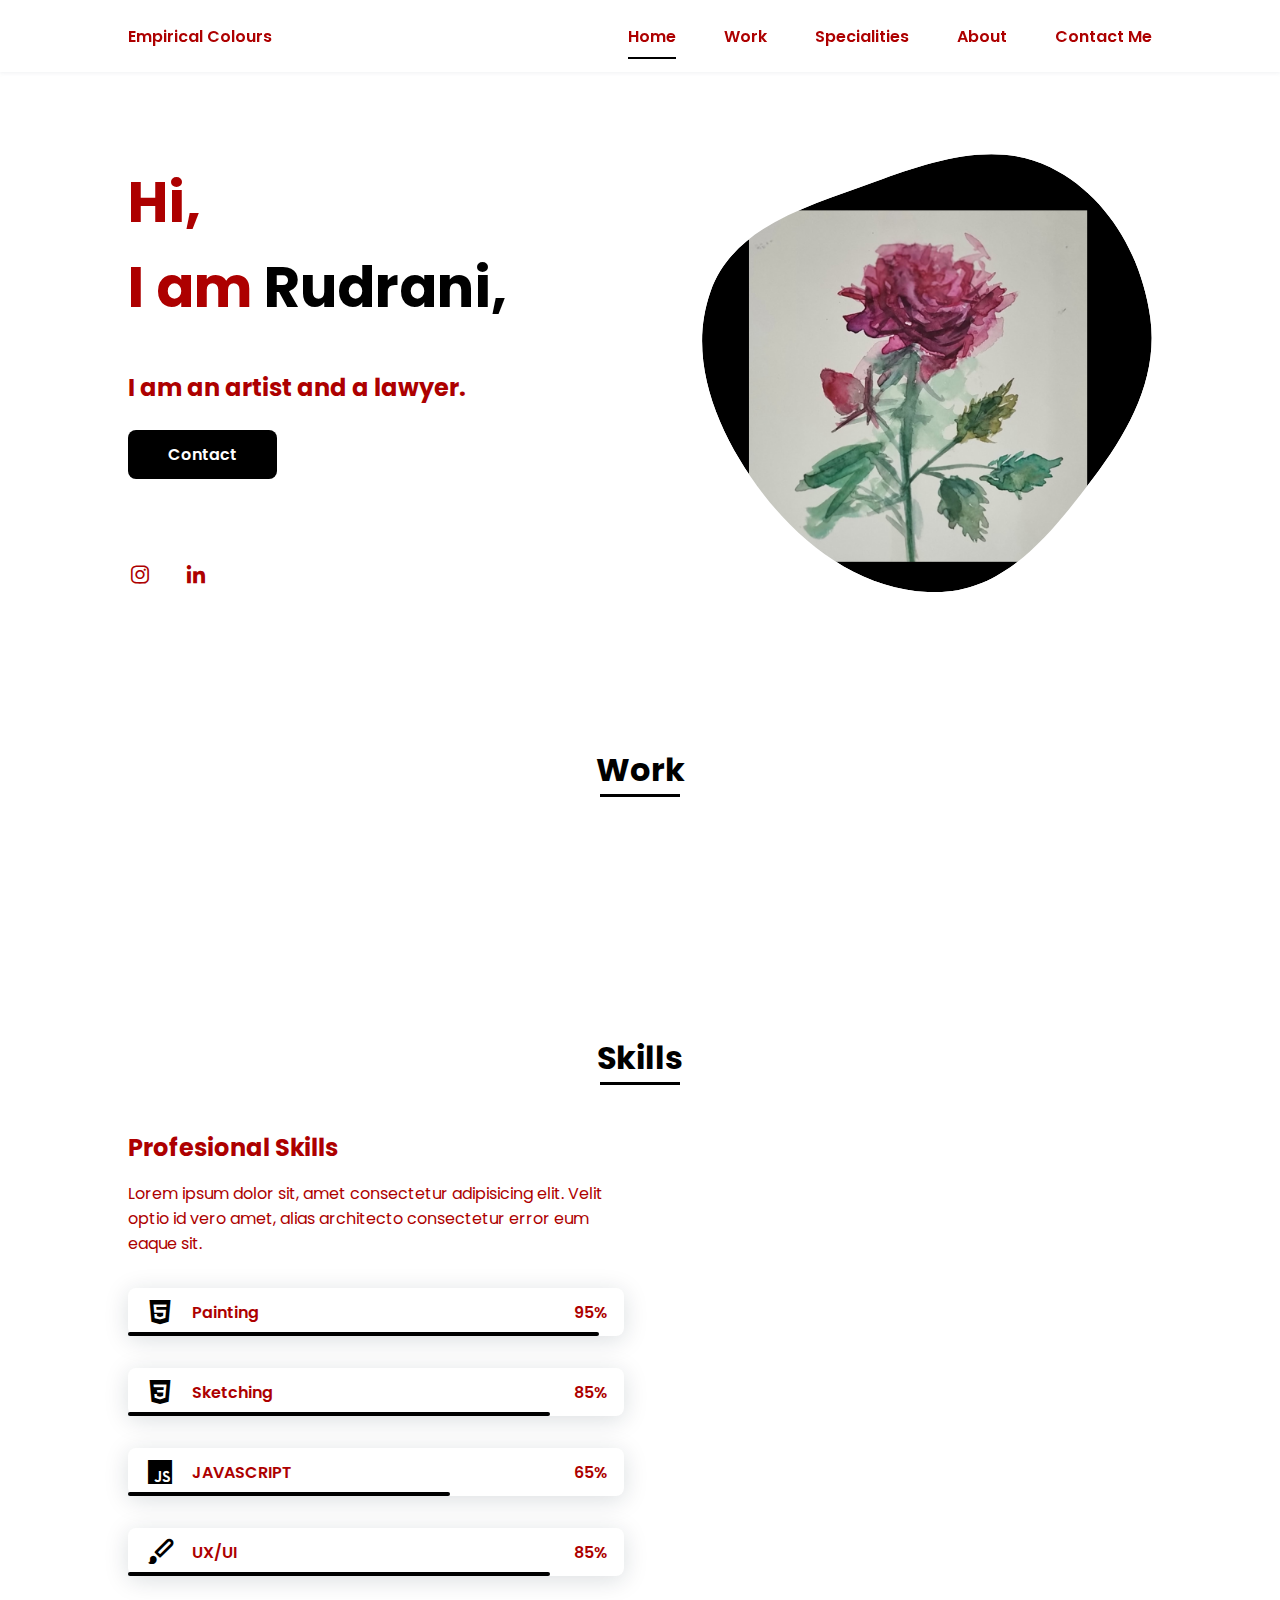
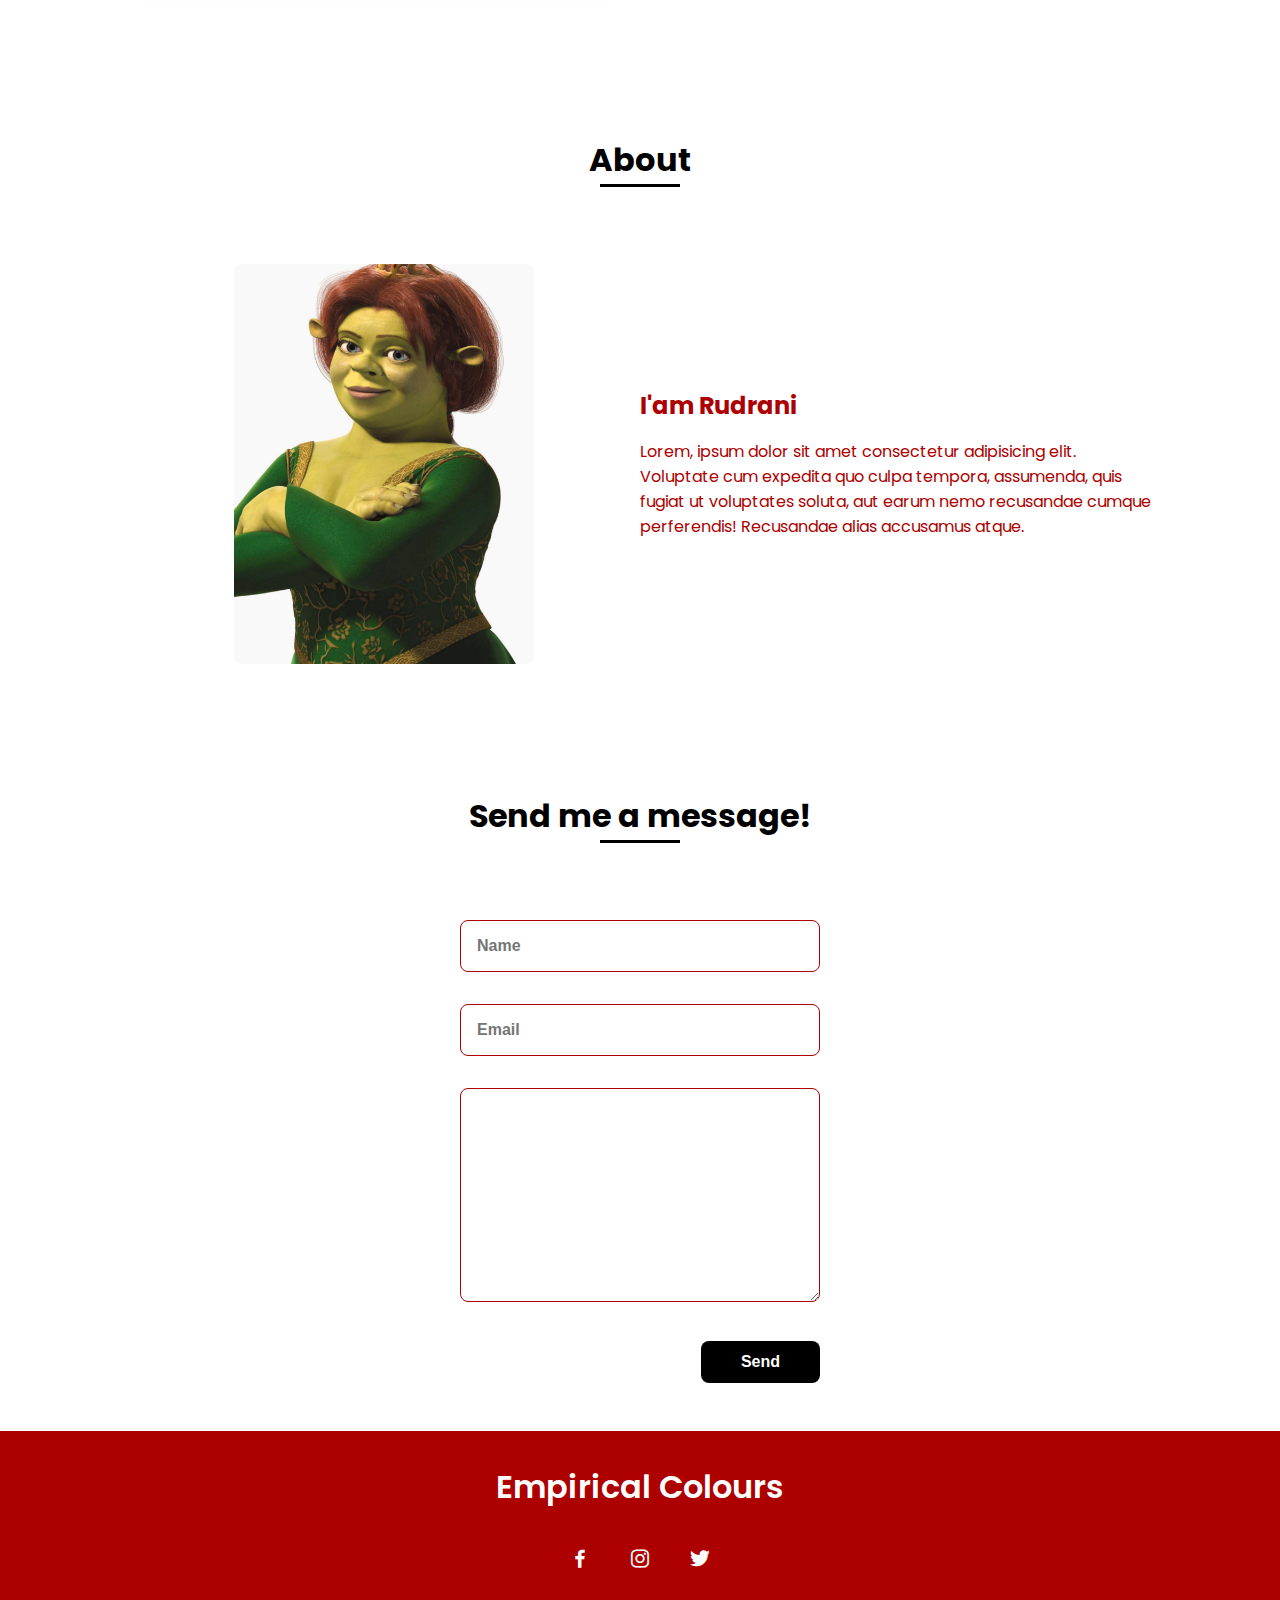
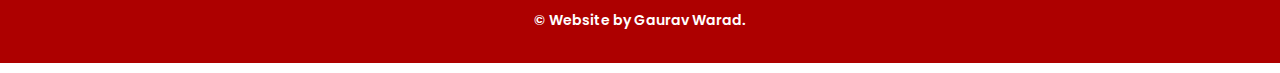
==== index.html @ 46414985 "initial edits" ====
<!DOCTYPE html>
<html lang="en">
    <head>
        <meta charset="UTF-8">
        <meta name="viewport" content="width=device-width, initial-scale=1.0">

        <link rel="stylesheet" href="assets/css/styles.css">

        <!-- =====BOX ICONS===== -->
        <link href='https://cdn.jsdelivr.net/npm/boxicons@2.0.5/css/boxicons.min.css' rel='stylesheet'>

        <title>Empirical Colours</title>
    </head>
    <body>
        <!--===== HEADER =====-->
        <header class="l-header">
            <nav class="nav bd-grid">
                <div>
                    <a href="#" class="nav__logo">Empirical Colours</a>
                </div>

                <div class="nav__menu" id="nav-menu">
                    <ul class="nav__list">
                        <li class="nav__item"><a href="#home" class="nav__link active">Home</a></li>
                        <li class="nav__item"><a href="#work" class="nav__link">Work</a></li>
                        <li class="nav__item"><a href="#skills" class="nav__link">Specialities</a></li>
                        <li class="nav__item"><a href="#about" class="nav__link">About</a></li>
                        <li class="nav__item"><a href="#contact" class="nav__link">Contact Me</a></li>
                    </ul>
                </div>

                <div class="nav__toggle" id="nav-toggle">
                    <i class='bx bx-menu'></i>
                </div>
            </nav>
        </header>

        <main class="l-main">
            <!--===== HOME =====-->
            <section class="home bd-grid" id="home">
                <div class="home__data">
                    <h1 class="home__title">Hi,<br>I am <span class="home__title-color">Rudrani,</span></h1>
                    <h2> I am an artist and a lawyer. </h2>
                    <br/>
                    <a href="#contact" class="button">Contact</a>
                </div>

                <div class="home__social">
                    <a href="https://www.instagram.com/empiricalcolours" target="_blank" class="home__social-icon"><i class='bx bxl-instagram' ></i></a>
                    <a href="https://www.linkedin.com/in/rudrani-warad-9394121b8/" target="_blank" class="home__social-icon"><i class='bx bxl-linkedin'></i></a>
                </div>

                <div class="home__img">
                    <svg class="home__blob" viewBox="0 0 479 467" xmlns="http://www.w3.org/2000/svg" xmlns:xlink="http://www.w3.org/1999/xlink">
                        <mask id="mask0" mask-type="alpha">
                            <path d="M9.19024 145.964C34.0253 76.5814 114.865 54.7299 184.111 29.4823C245.804 6.98884 311.86 -14.9503 370.735 14.143C431.207 44.026 467.948 107.508 477.191 174.311C485.897 237.229 454.931 294.377 416.506 344.954C373.74 401.245 326.068 462.801 255.442 466.189C179.416 469.835 111.552 422.137 65.1576 361.805C17.4835 299.81 -17.1617 219.583 9.19024 145.964Z"/>
                        </mask>
                        <g mask="url(#mask0)">
                            <path d="M9.19024 145.964C34.0253 76.5814 114.865 54.7299 184.111 29.4823C245.804 6.98884 311.86 -14.9503 370.735 14.143C431.207 44.026 467.948 107.508 477.191 174.311C485.897 237.229 454.931 294.377 416.506 344.954C373.74 401.245 326.068 462.801 255.442 466.189C179.416 469.835 111.552 422.137 65.1576 361.805C17.4835 299.81 -17.1617 219.583 9.19024 145.964Z"/>
                            <image class="home__blob-img" x="50" y="60" href="assets/img/perfil.png"/>
                        </g>
                    </svg>
                </div>
            </section>

            <!--===== WORK =====-->
            <section class="work section" id="work">
                <h2 class="section-title">Work</h2>

                <div class="work__container bd-grid">
                    <a href="" class="work__img">
                        <img src="assets/img/image_1.png" alt="">
                    </a>
                    <a href="" class="work__img">
                        <img src="assets/img/image_2.png" alt="">
                    </a>
                    <a href="" class="work__img">
                        <img src="assets/img/image_3.png" alt="">
                    </a>
                    <a href="" class="work__img">
                        <img src="assets/img/image_4.png" alt="">
                    </a>
                    <a href="" class="work__img">
                        <img src="assets/img/image_5.png" alt="">
                    </a>
                    <a href="" class="work__img">
                        <img src="assets/img/image_6.png" alt="">
                    </a>
                </div>
            </section>


            <!--===== SKILLS =====-->
            <section class="skills section" id="skills">
                <h2 class="section-title">Skills</h2>

                <div class="skills__container bd-grid">          
                    <div>
                        <h2 class="skills__subtitle">Profesional Skills</h2>
                        <p class="skills__text">Lorem ipsum dolor sit, amet consectetur adipisicing elit. Velit optio id vero amet, alias architecto consectetur error eum eaque sit.</p>
                        <div class="skills__data">
                            <div class="skills__names">
                                <i class='bx bxl-html5 skills__icon'></i>
                                <span class="skills__name">Painting</span>
                            </div>
                            <div class="skills__bar skills__html">

                            </div>
                            <div>
                                <span class="skills__percentage">95%</span>
                            </div>
                        </div>
                        <div class="skills__data">
                            <div class="skills__names">
                                <i class='bx bxl-css3 skills__icon'></i>
                                <span class="skills__name">Sketching</span>
                            </div>
                            <div class="skills__bar skills__css">
                                
                            </div>
                            <div>
                                <span class="skills__percentage">85%</span>
                            </div>
                        </div>
                        <div class="skills__data">
                            <div class="skills__names">
                                <i class='bx bxl-javascript skills__icon' ></i>
                                <span class="skills__name">JAVASCRIPT</span>
                            </div>
                            <div class="skills__bar skills__js">
                                
                            </div>
                            <div>
                                <span class="skills__percentage">65%</span>
                            </div>
                        </div>
                        <div class="skills__data">
                            <div class="skills__names">
                                <i class='bx bxs-paint skills__icon'></i>
                                <span class="skills__name">UX/UI</span>
                            </div>
                            <div class="skills__bar skills__ux">
                                
                            </div>
                            <div>
                                <span class="skills__percentage">85%</span>
                            </div>
                        </div>
                    </div>
                    
                    <div>              
                        <img src="assets/img/image_10.png" alt="" class="skills__img">
                    </div>
                </div>
            </section>

            <!--===== ABOUT =====-->
            <section class="about section " id="about">
                <h2 class="section-title">About</h2>

                <div class="about__container bd-grid">
                    <div class="about__img">
                        <img src="assets/img/about.jpg" alt="">
                    </div>
                    
                    <div>
                        <h2 class="about__subtitle">I'am Rudrani</h2>
                        <p class="about__text">Lorem, ipsum dolor sit amet consectetur adipisicing elit. Voluptate cum expedita quo culpa tempora, assumenda, quis fugiat ut voluptates soluta, aut earum nemo recusandae cumque perferendis! Recusandae alias accusamus atque.</p>           
                    </div>                                   
                </div>
            </section>
            <!--===== CONTACT =====-->
            <section class="contact section" id="contact">
                <h2 class="section-title">Send me a message!</h2>

                <div class="contact__container bd-grid">
                    <form action="" class="contact__form">
                        <input type="text" placeholder="Name" class="contact__input">
                        <input type="mail" placeholder="Email" class="contact__input">
                        <textarea name="" id="" cols="0" rows="10" class="contact__input"></textarea>
                        <input type="button" value="Send" class="contact__button button">
                    </form>
                </div>
            </section>
        </main>

        <!--===== FOOTER =====-->
        <footer class="footer">
            <p class="footer__title">Empirical Colours</p>
            <div class="footer__social">
                <a href="#" class="footer__icon"><i class='bx bxl-facebook' ></i></a>
                <a href="#" class="footer__icon"><i class='bx bxl-instagram' ></i></a>
                <a href="#" class="footer__icon"><i class='bx bxl-twitter' ></i></a>
            </div>
            <p class="footer__copy">&#169; Website by Gaurav Warad.</p>
        </footer>


        <!--===== SCROLL REVEAL =====-->
        <script src="https://unpkg.com/scrollreveal"></script>

        <!--===== MAIN JS =====-->
        <script src="assets/js/main.js"></script>
    </body>
</html>
---- assets/css/styles.css ----
/*===== GOOGLE FONTS =====*/
@import url("https://fonts.googleapis.com/css2?family=Poppins:wght@400;600;700&display=swap");
/*===== VARIABLES CSS =====*/
:root {
  --header-height: 3rem;
  --font-semi: 600;
  /*===== Colores =====*/
  /*Purple 260 - Red 355 - Blue 224 - Pink 340*/
  /* HSL color mode */
  /* --hue-color: 224;
  --first-color: hsl(var(--hue-color), 89%, 60%);
  --second-color: hsl(var(--hue-color), 56%, 12%); */
  --first-color: hsl(0, 0%, 0%); /* Light shade of green */
  --second-color: hsl(0, 100%, 34%); /* Light shade of red */
  
  
  /*===== Fuente y tipografia =====*/
  --body-font: 'Poppins', sans-serif;
  --big-font-size: 2rem;
  --h2-font-size: 1.25rem;
  --normal-font-size: .938rem;
  --smaller-font-size: .75rem;
  /*===== Margenes =====*/
  --mb-2: 1rem;
  --mb-4: 2rem;
  --mb-5: 2.5rem;
  --mb-6: 3rem;
  /*===== z index =====*/
  --z-back: -10;
  --z-fixed: 100;
}

@media screen and (min-width: 968px) {
  :root {
    --big-font-size: 3.5rem;
    --h2-font-size: 2rem;
    --normal-font-size: 1rem;
    --smaller-font-size: .875rem;
  }
}

/*===== BASE =====*/
*, ::before, ::after {
  box-sizing: border-box;
}

html {
  scroll-behavior: smooth;
}

body {
  margin: var(--header-height) 0 0 0;
  font-family: var(--body-font);
  font-size: var(--normal-font-size);
  color: var(--second-color);
}

h1, h2, p {
  margin: 0;
}

ul {
  margin: 0;
  padding: 0;
  list-style: none;
}

a {
  text-decoration: none;
}

img {
  max-width: 100%;
  height: auto;
  display: block;
}

/*===== CLASS CSS ===== */
.section-title {
  position: relative;
  font-size: var(--h2-font-size);
  color: var(--first-color);
  margin-top: var(--mb-2);
  margin-bottom: var(--mb-4);
  text-align: center;
}

.section-title::after {
  position: absolute;
  content: '';
  width: 64px;
  height: 0.18rem;
  left: 0;
  right: 0;
  margin: auto;
  top: 2rem;
  background-color: var(--first-color);
}

.section {
  padding-top: 3rem;
  padding-bottom: 2rem;
}

/*===== LAYOUT =====*/
.bd-grid {
  max-width: 1024px;
  display: grid;
  margin-left: var(--mb-2);
  margin-right: var(--mb-2);
}

.l-header {
  width: 100%;
  position: fixed;
  top: 0;
  left: 0;
  z-index: var(--z-fixed);
  background-color: #fff;
  box-shadow: 0 1px 4px rgba(146, 161, 176, 0.15);
}

/*===== NAV =====*/
.nav {
  height: var(--header-height);
  display: flex;
  justify-content: space-between;
  align-items: center;
  font-weight: var(--font-semi);
}

@media screen and (max-width: 767px) {
  .nav__menu {
    position: fixed;
    top: var(--header-height);
    right: -100%;
    width: 80%;
    height: 100%;
    padding: 2rem;
    background-color: var(--second-color);
    transition: .5s;
  }
}

.nav__item {
  margin-bottom: var(--mb-4);
}

.nav__link {
  position: relative;
  color: #fff;
}

.nav__link:hover {
  position: relative;
}

.nav__link:hover::after {
  position: absolute;
  content: '';
  width: 100%;
  height: 0.18rem;
  left: 0;
  top: 2rem;
  background-color: var(--first-color);
}

.nav__logo {
  color: var(--second-color);
}

.nav__toggle {
  color: var(--second-color);
  font-size: 1.5rem;
  cursor: pointer;
}

/*Active menu*/
.active::after {
  position: absolute;
  content: '';
  width: 100%;
  height: 0.18rem;
  left: 0;
  top: 2rem;
  background-color: var(--first-color);
}

/*=== Show menu ===*/
.show {
  right: 0;
}

/*===== HOME =====*/
.home {
  position: relative;
  row-gap: 5rem;
  padding: 4rem 0 5rem;
}

.home__data {
  align-self: center;
}

.home__title {
  font-size: var(--big-font-size);
  margin-bottom: var(--mb-5);
}

.home__title-color {
  color: var(--first-color);
}

.home__social {
  display: flex;
  flex-direction: column;
}

.home__social-icon {
  width: max-content;
  margin-bottom: var(--mb-2);
  font-size: 1.5rem;
  color: var(--second-color);
}

.home__social-icon:hover {
  color: var(--first-color);
}

.home__img {
  position: absolute;
  right: 0;
  bottom: 0;
  width: 260px;
}

.home__blob {
  fill: var(--first-color);
}

.home__blob-img {
  width: 360px;
}

/*BUTTONS*/
.button {
  display: inline-block;
  background-color: var(--first-color);
  color: #fff;
  padding: .75rem 2.5rem;
  font-weight: var(--font-semi);
  border-radius: .5rem;
  transition: .3s;
}

.button:hover {
  box-shadow: 0px 10px 36px rgba(0, 0, 0, 0.15);
}

/* ===== ABOUT =====*/
.about__container {
  row-gap: 2rem;
  text-align: center;
}

.about__subtitle {
  margin-bottom: var(--mb-2);
}

.about__img {
  justify-self: center;
}

.about__img img {
  width: 200px;
  border-radius: .5rem;
}

/* ===== SKILLS =====*/
.skills__container {
  row-gap: 2rem;
  text-align: center;
}

.skills__subtitle {
  margin-bottom: var(--mb-2);
}

.skills__text {
  margin-bottom: var(--mb-4);
}

.skills__data {
  display: flex;
  justify-content: space-between;
  align-items: center;
  position: relative;
  font-weight: var(--font-semi);
  padding: .5rem 1rem;
  margin-bottom: var(--mb-4);
  border-radius: .5rem;
  box-shadow: 0px 4px 25px rgba(14, 36, 49, 0.15);
}

.skills__icon {
  font-size: 2rem;
  margin-right: var(--mb-2);
  color: var(--first-color);
}

.skills__names {
  display: flex;
  align-items: center;
}

.skills__bar {
  position: absolute;
  left: 0;
  bottom: 0;
  background-color: var(--first-color);
  height: .25rem;
  border-radius: .5rem;
  z-index: var(--z-back);
}

.skills__html {
  width: 95%;
}

.skills__css {
  width: 85%;
}

.skills__js {
  width: 65%;
}

.skills__ux {
  width: 85%;
}

.skills__img {
  border-radius: .5rem;
}

/* ===== WORK =====*/
.work__container {
  row-gap: 2rem;
}

.work__img {
  box-shadow: 0px 4px 25px rgba(14, 36, 49, 0.15);
  border-radius: .5rem;
  overflow: hidden;
  display: flex;
  justify-content: center;
  align-items: center;
}

.work__img img {
  transition: 1s;
}

.work__img img:hover {
  transform: scale(1.1);
}

/* ===== CONTACT =====*/
.contact__input {
  width: 100%;
  font-size: var(--normal-font-size);
  font-weight: var(--font-semi);
  padding: 1rem;
  border-radius: .5rem;
  border: 1.5px solid var(--second-color);
  outline: none;
  margin-bottom: var(--mb-4);
}

.contact__button {
  display: block;
  border: none;
  outline: none;
  font-size: var(--normal-font-size);
  cursor: pointer;
  margin-left: auto;
}

/* ===== FOOTER =====*/
.footer {
  background-color: var(--second-color);
  color: #fff;
  text-align: center;
  font-weight: var(--font-semi);
  padding: 2rem 0;
}

.footer__title {
  font-size: 2rem;
  margin-bottom: var(--mb-4);
}

.footer__social {
  margin-bottom: var(--mb-4);
}

.footer__icon {
  font-size: 1.5rem;
  color: #fff;
  margin: 0 var(--mb-2);
}

.footer__copy {
  font-size: var(--smaller-font-size);
}

/* ===== MEDIA QUERIES=====*/
@media screen and (max-width: 320px) {
  .home {
    row-gap: 2rem;
  }
  .home__img {
    width: 200px;
  }
}

@media screen and (min-width: 576px) {
  .home {
    padding: 4rem 0 2rem;
  }
  .home__social {
    padding-top: 0;
    padding-bottom: 2.5rem;
    flex-direction: row;
    align-self: flex-end;
  }
  .home__social-icon {
    margin-bottom: 0;
    margin-right: var(--mb-4);
  }
  .home__img {
    width: 300px;
    bottom: 25%;
  }
  .about__container {
    grid-template-columns: repeat(2, 1fr);
    align-items: center;
    text-align: initial;
  }
  .skills__container {
    grid-template-columns: .7fr;
    justify-content: center;
    column-gap: 1rem;
  }
  .work__container {
    grid-template-columns: repeat(2, 1fr);
    column-gap: 2rem;
    padding-top: 2rem;
  }
  .contact__form {
    width: 360px;
    padding-top: 2rem;
  }
  .contact__container {
    justify-items: center;
  }
}

@media screen and (min-width: 768px) {
  body {
    margin: 0;
  }
  .section {
    padding-top: 4rem;
    padding-bottom: 3rem;
  }
  .section-title {
    margin-bottom: var(--mb-6);
  }
  .section-title::after {
    width: 80px;
    top: 3rem;
  }
  .nav {
    height: calc(var(--header-height) + 1.5rem);
  }
  .nav__list {
    display: flex;
    padding-top: 0;
  }
  .nav__item {
    margin-left: var(--mb-6);
    margin-bottom: 0;
  }
  .nav__toggle {
    display: none;
  }
  .nav__link {
    color: var(--second-color);
  }
  .home {
    padding: 8rem 0 2rem;
  }
  .home__img {
    width: 400px;
    bottom: 10%;
  }
  .about__container {
    padding-top: 2rem;
  }
  .about__img img {
    width: 300px;
  }
  .skills__container {
    grid-template-columns: repeat(2, 1fr);
    column-gap: 2rem;
    align-items: center;
    text-align: initial;
  }
  .work__container {
    grid-template-columns: repeat(3, 1fr);
    column-gap: 2rem;
  }
}

@media screen and (min-width: 992px) {
  .bd-grid {
    margin-left: auto;
    margin-right: auto;
  }
  .home {
    padding: 10rem 0 2rem;
  }
  .home__img {
    width: 450px;
  }
}
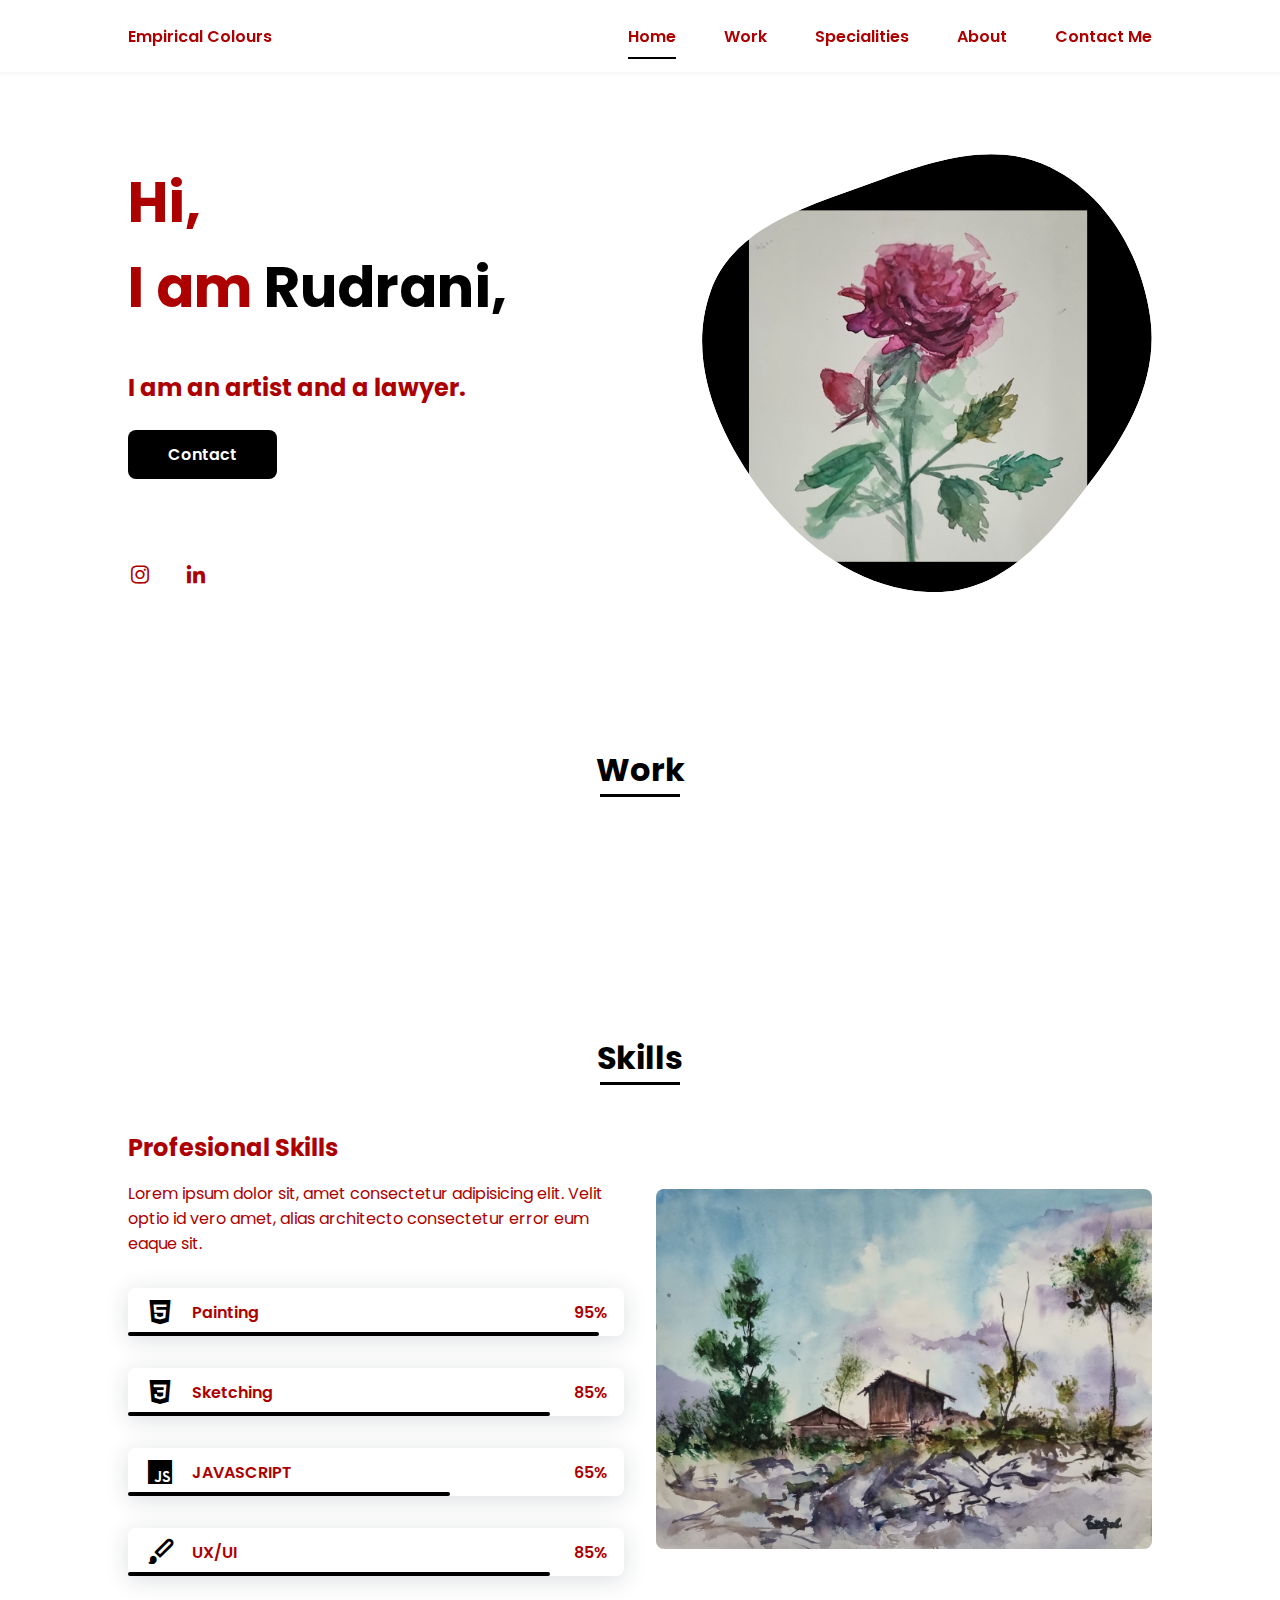
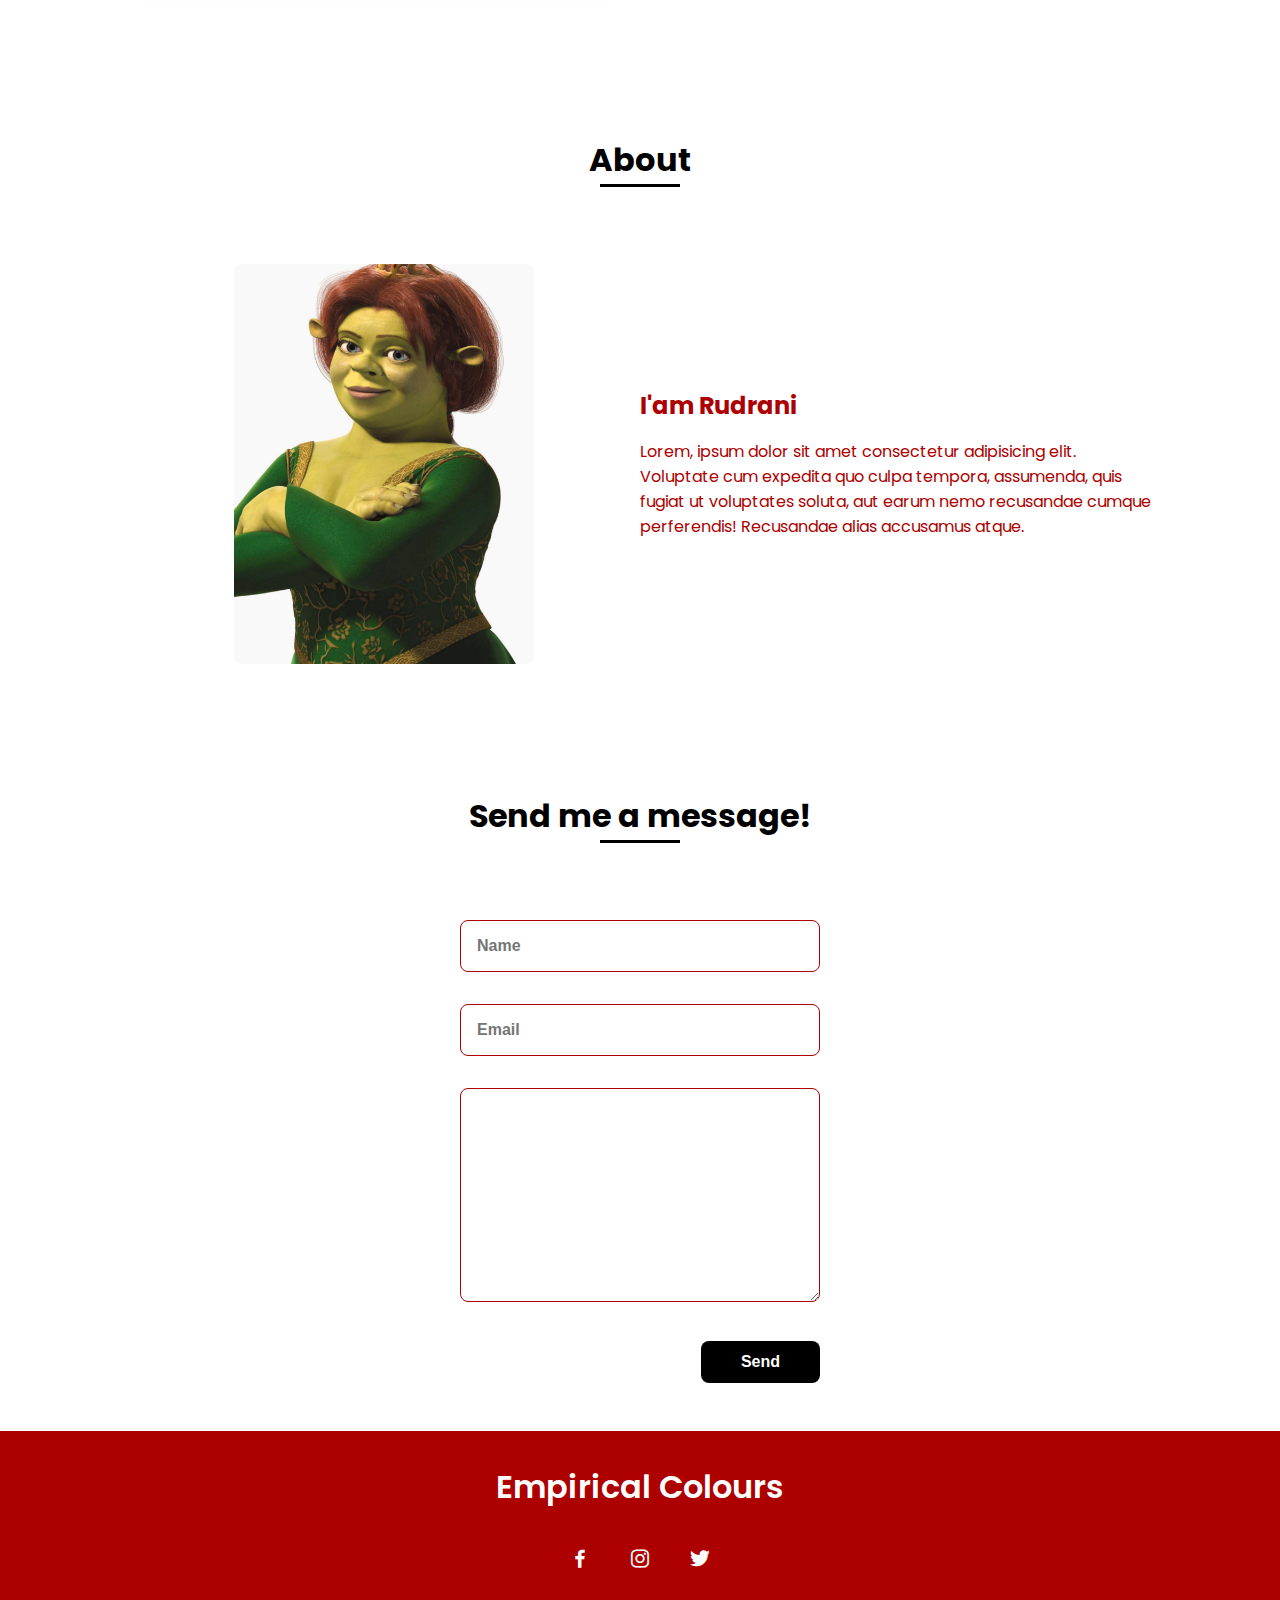
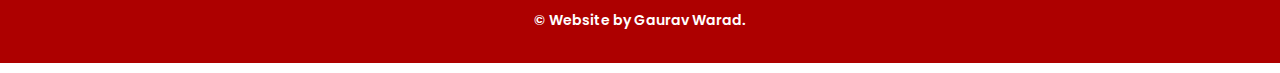
==== commit 3d68bdbe: "handled contact me form submit" ====
--- a/index.html
+++ b/index.html
@@ -174,11 +174,11 @@
                 <h2 class="section-title">Send me a message!</h2>
 
                 <div class="contact__container bd-grid">
-                    <form action="" class="contact__form">
-                        <input type="text" placeholder="Name" class="contact__input">
-                        <input type="mail" placeholder="Email" class="contact__input">
-                        <textarea name="" id="" cols="0" rows="10" class="contact__input"></textarea>
-                        <input type="button" value="Send" class="contact__button button">
+                    <form action="https://formspree.io/f/mleqrden" class="contact__form" method="POST">
+                        <input type="text" name="name" placeholder="Name" class="contact__input">
+                        <input type="mail" name="email" placeholder="Email" class="contact__input">
+                        <textarea name="message" id="" cols="0" rows="10" class="contact__input"></textarea>
+                        <input type="submit" value="Send" class="contact__button button">
                     </form>
                 </div>
             </section>
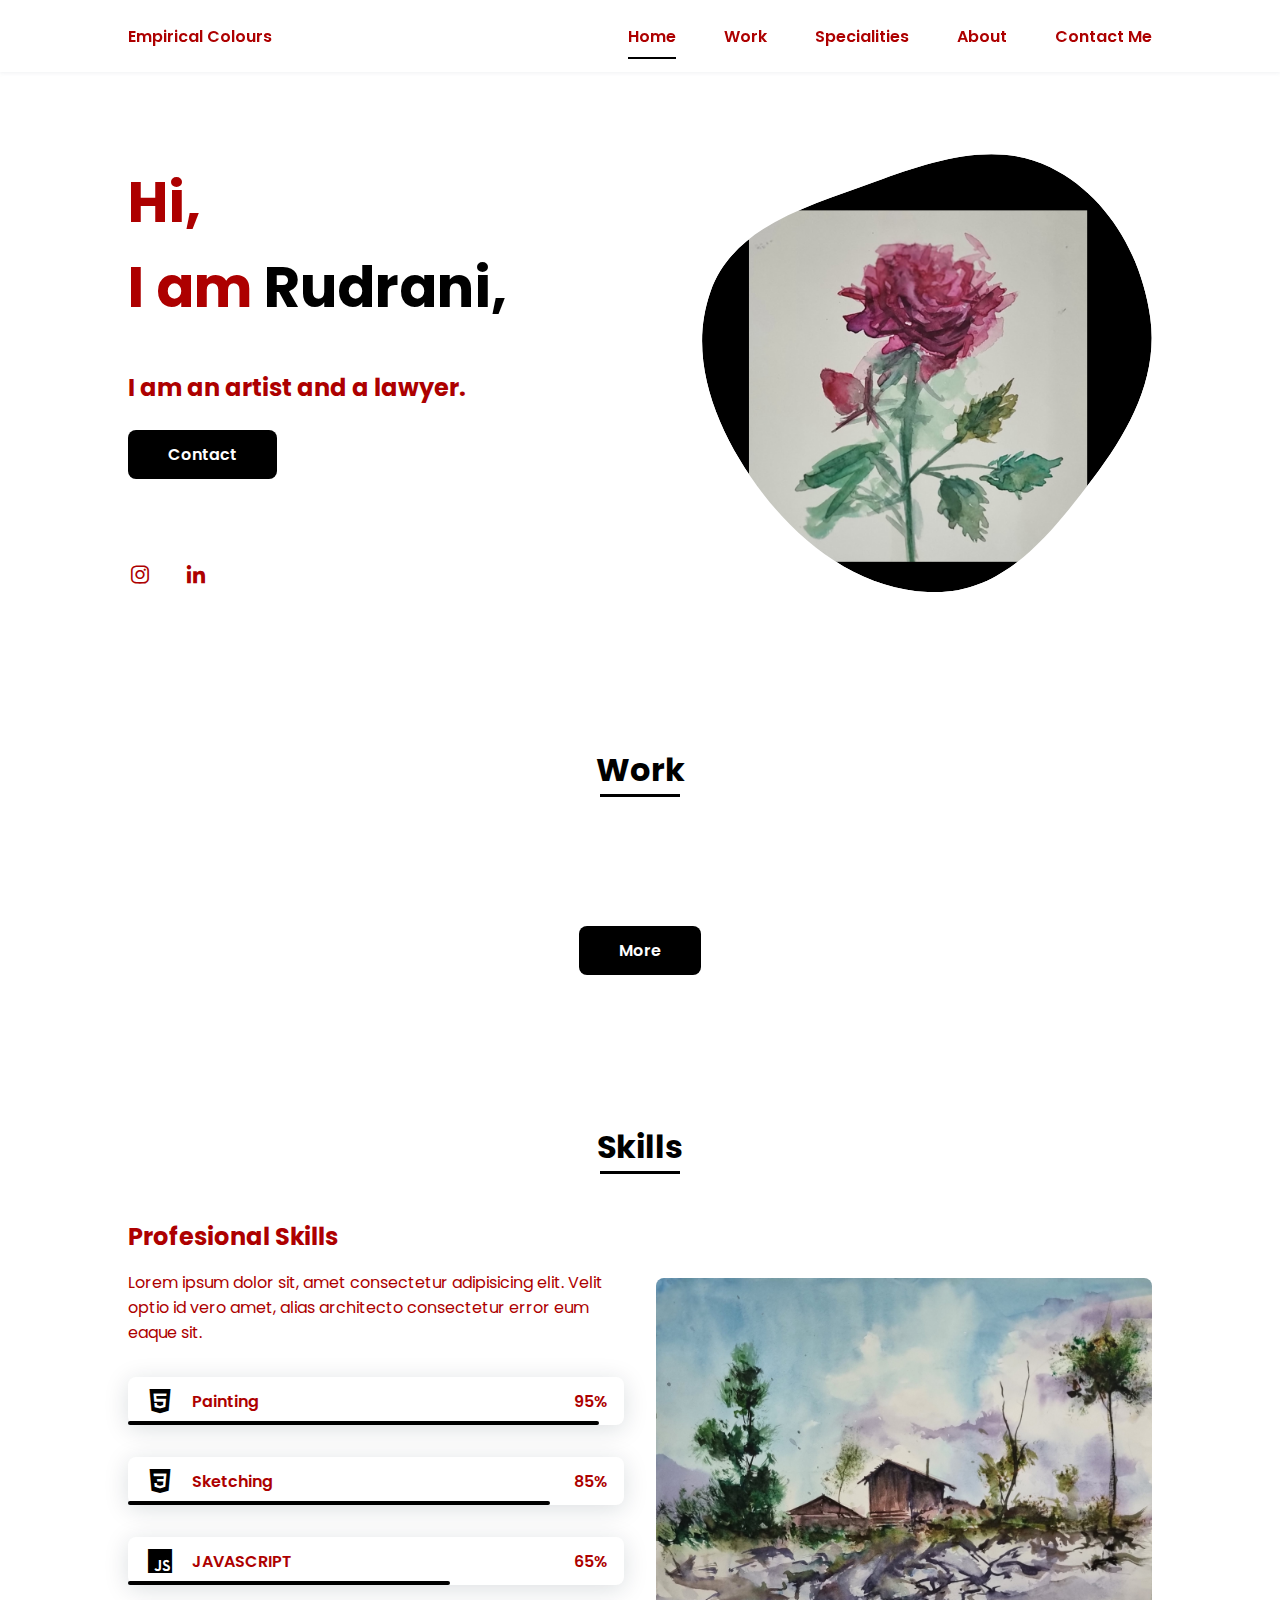
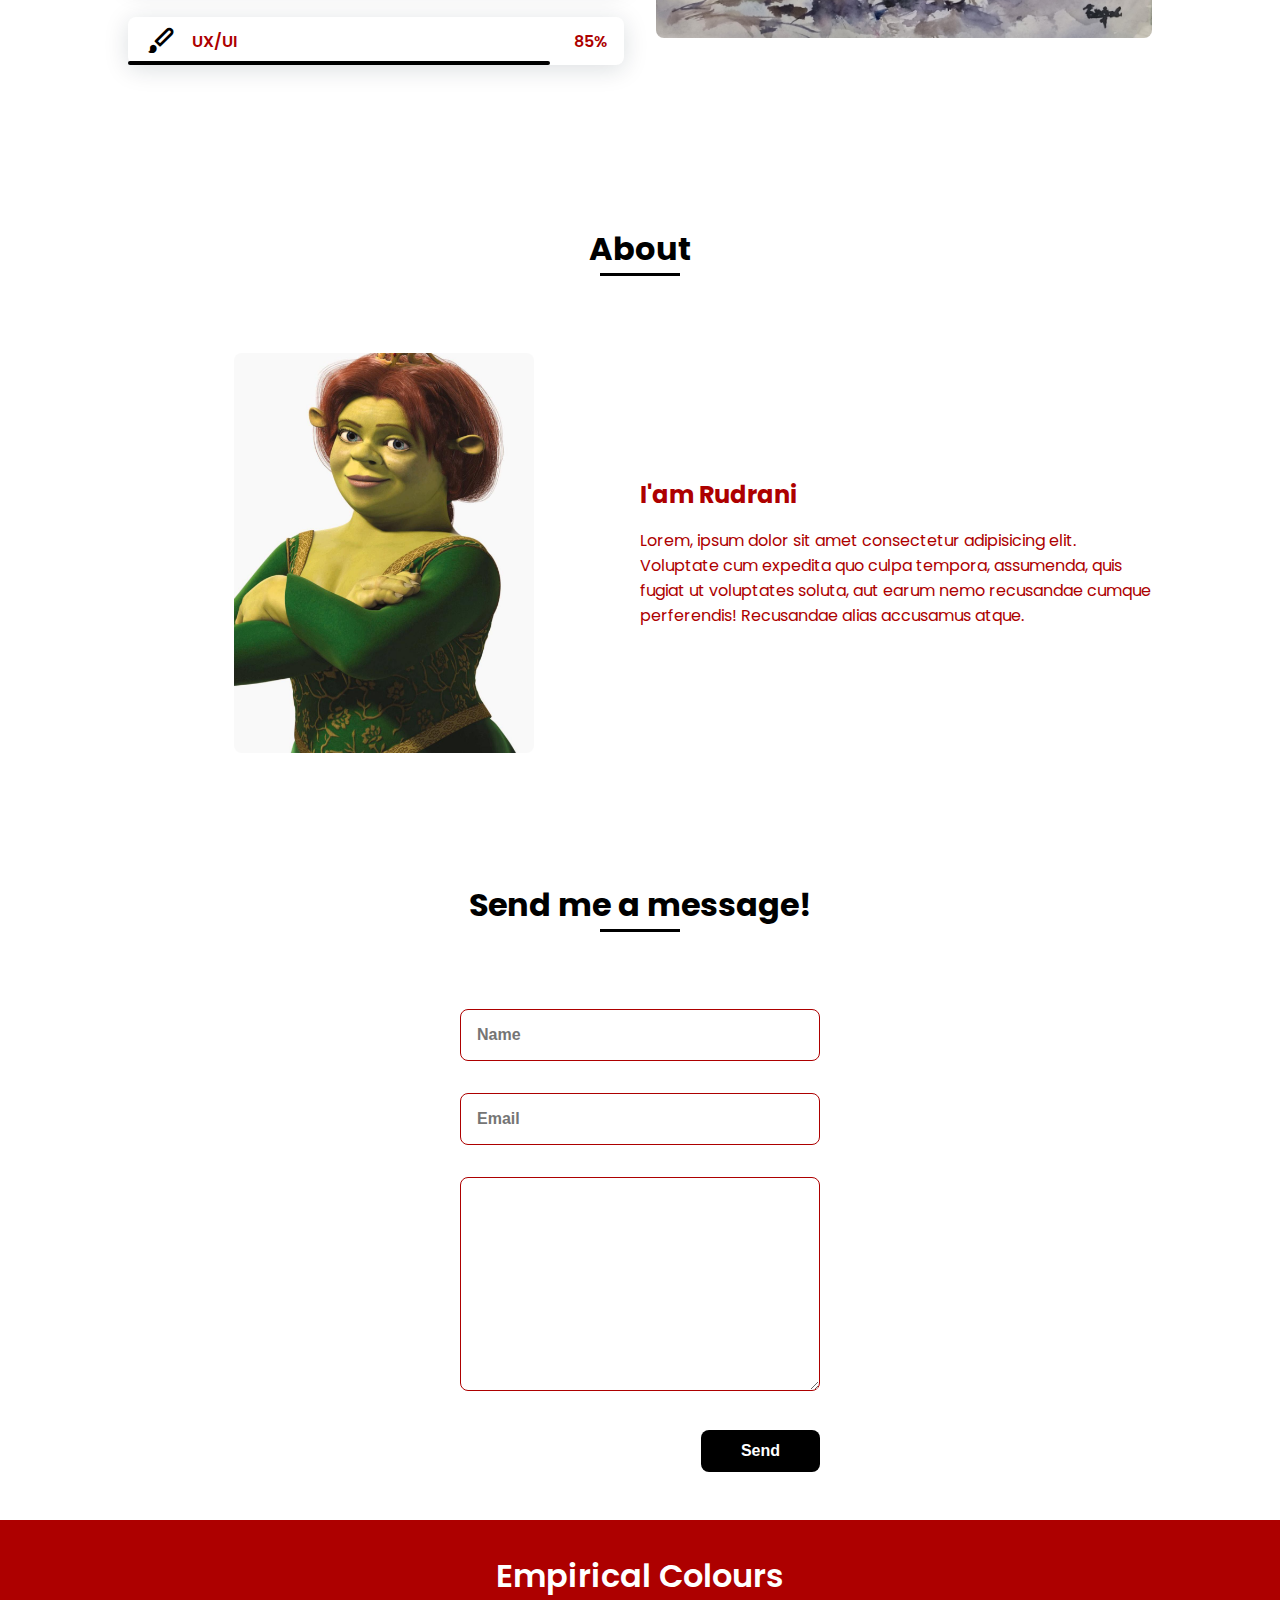
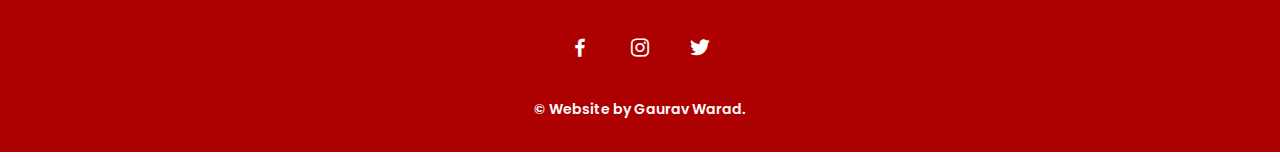
==== commit dff8c795: "added new page for artworks and moved images around" ====
--- a/index.html
+++ b/index.html
@@ -69,24 +69,28 @@
 
                 <div class="work__container bd-grid">
                     <a href="" class="work__img">
-                        <img src="assets/img/image_1.png" alt="">
-                    </a>
-                    <a href="" class="work__img">
-                        <img src="assets/img/image_2.png" alt="">
-                    </a>
-                    <a href="" class="work__img">
-                        <img src="assets/img/image_3.png" alt="">
-                    </a>
-                    <a href="" class="work__img">
-                        <img src="assets/img/image_4.png" alt="">
-                    </a>
-                    <a href="" class="work__img">
-                        <img src="assets/img/image_5.png" alt="">
-                    </a>
-                    <a href="" class="work__img">
-                        <img src="assets/img/image_6.png" alt="">
-                    </a>
-                </div>
+                        <img src="assets/img/artworks/image_1.png" alt="">
+                    </a>
+                    <a href="" class="work__img">
+                        <img src="assets/img/artworks/image_2.png" alt="">
+                    </a>
+                    <a href="" class="work__img">
+                        <img src="assets/img/artworks/image_3.png" alt="">
+                    </a>
+                    <a href="" class="work__img">
+                        <img src="assets/img/artworks/image_4.png" alt="">
+                    </a>
+                    <a href="" class="work__img">
+                        <img src="assets/img/artworks/image_5.png" alt="">
+                    </a>
+                    <a href="" class="work__img">
+                        <img src="assets/img/artworks/image_6.png" alt="">
+                    </a>
+                </div>
+                <div class="more_button">
+                    <a href="artworks.html" class="button">More</a>
+                </div>
+
             </section>
 
 
--- a/assets/css/styles.css
+++ b/assets/css/styles.css
@@ -348,6 +348,13 @@
   row-gap: 2rem;
 }
 
+.more_button  {
+  display: flex;
+  justify-content: center;
+  align-items: center;
+  padding: 20px;
+}
+
 .work__img {
   box-shadow: 0px 4px 25px rgba(14, 36, 49, 0.15);
   border-radius: .5rem;
